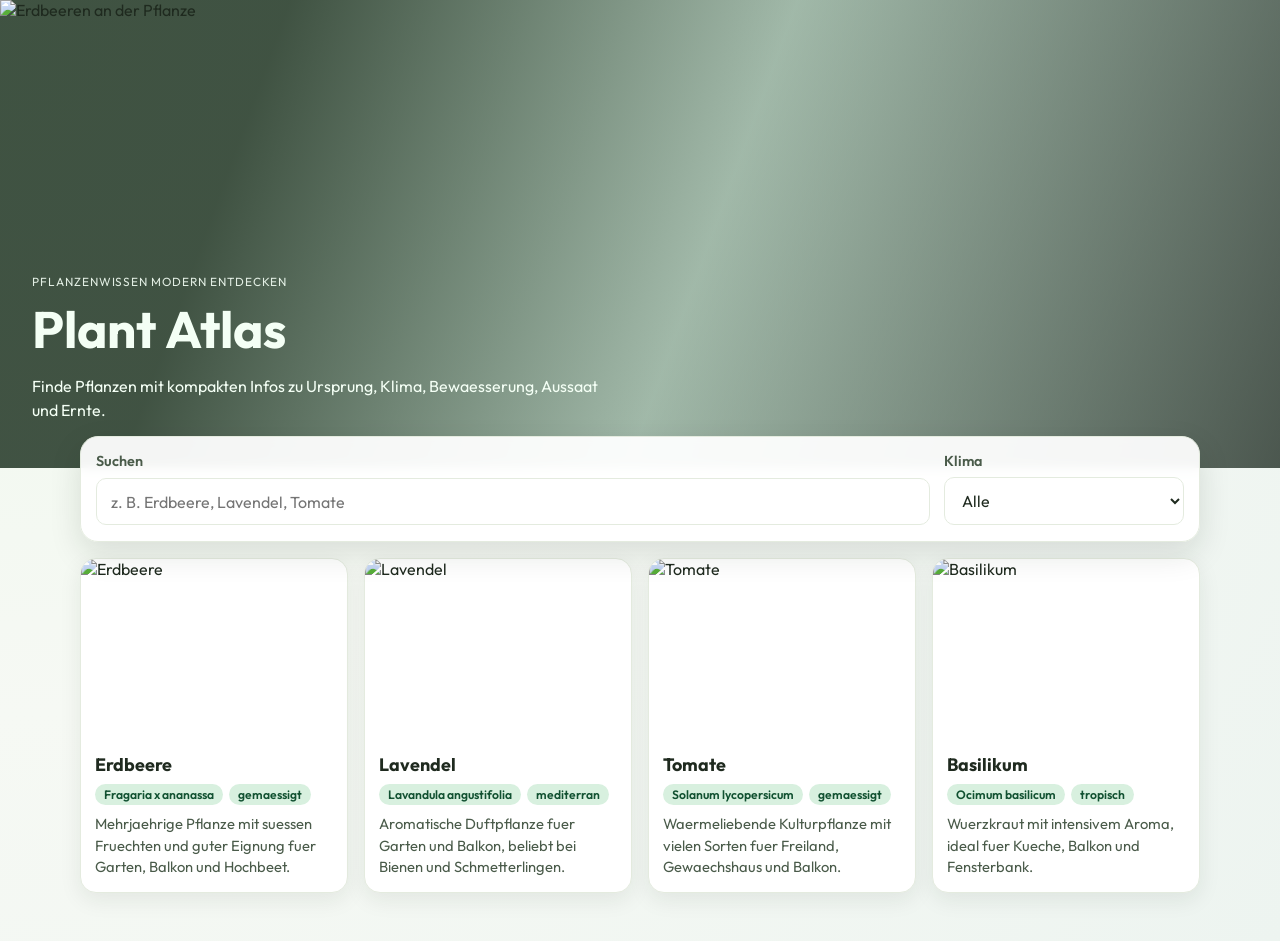
==== index.html @ 2dac955f "feat: build modern plant atlas MVP" ====
<!doctype html>
<html lang="de">
<head>
  <meta charset="UTF-8" />
  <meta name="viewport" content="width=device-width, initial-scale=1.0" />
  <title>Plant Atlas | Moderne Pflanzenwelt</title>
  <link rel="preconnect" href="https://fonts.googleapis.com">
  <link rel="preconnect" href="https://fonts.gstatic.com" crossorigin>
  <link href="https://fonts.googleapis.com/css2?family=Outfit:wght@300;400;500;600;700&display=swap" rel="stylesheet">
  <link rel="stylesheet" href="styles.css" />
</head>
<body>
  <header class="hero">
    <div class="hero__overlay"></div>
    <img
      class="hero__image"
      src="https://images.unsplash.com/photo-1464965911861-746a04b4bca6?auto=format&fit=crop&w=1400&q=80"
      alt="Erdbeeren an der Pflanze"
    />
    <div class="hero__content">
      <p class="hero__eyebrow">Pflanzenwissen modern entdecken</p>
      <h1>Plant Atlas</h1>
      <p>Finde Pflanzen mit kompakten Infos zu Ursprung, Klima, Bewaesserung, Aussaat und Ernte.</p>
    </div>
  </header>

  <main class="container">
    <section class="controls">
      <label class="search">
        <span>Suchen</span>
        <input id="searchInput" type="search" placeholder="z. B. Erdbeere, Lavendel, Tomate" />
      </label>
      <label class="filter">
        <span>Klima</span>
        <select id="climateFilter">
          <option value="all">Alle</option>
          <option value="gemaessigt">Gemaessigt</option>
          <option value="mediterran">Mediterran</option>
          <option value="tropisch">Tropisch</option>
        </select>
      </label>
    </section>

    <section>
      <div class="grid" id="plantGrid"></div>
    </section>
  </main>

  <script src="plants.js"></script>
</body>
</html>
---- styles.css ----
:root {
  --bg: #f6f9f4;
  --text: #1f2a1f;
  --muted: #4a5b4a;
  --surface: #ffffff;
  --brand: #1f8a4d;
  --brand-soft: #d8f0df;
  --border: #e4ebdf;
  --shadow: 0 12px 32px rgba(17, 33, 17, 0.12);
}

* {
  box-sizing: border-box;
}

body {
  margin: 0;
  font-family: "Outfit", sans-serif;
  background: radial-gradient(circle at top left, #eef9ec 0%, var(--bg) 45%, #edf4f0 100%);
  color: var(--text);
}

.hero {
  position: relative;
  min-height: 52vh;
  display: flex;
  align-items: flex-end;
  overflow: hidden;
}

.hero__image {
  position: absolute;
  inset: 0;
  width: 100%;
  height: 100%;
  object-fit: cover;
}

.hero__overlay {
  position: absolute;
  inset: 0;
  background: linear-gradient(110deg, rgba(8, 30, 12, 0.76) 20%, rgba(23, 80, 46, 0.38) 55%, rgba(6, 20, 10, 0.7) 100%);
}

.hero__content {
  position: relative;
  max-width: 860px;
  padding: 2.2rem clamp(1rem, 2.5vw, 2.5rem) 2.8rem;
  color: #f4fff5;
  animation: reveal 700ms ease-out;
}

.hero__eyebrow {
  letter-spacing: 0.08em;
  text-transform: uppercase;
  font-size: 0.74rem;
  opacity: 0.9;
}

.hero h1 {
  margin: 0.35rem 0 0.8rem;
  font-size: clamp(2rem, 4vw, 3.7rem);
}

.hero p {
  margin: 0;
  max-width: 52ch;
  line-height: 1.55;
}

.container {
  width: min(1120px, 92%);
  margin: -2rem auto 3rem;
}

.controls {
  display: grid;
  grid-template-columns: 1fr 240px;
  gap: 0.85rem;
  background: rgba(255, 255, 255, 0.94);
  border: 1px solid var(--border);
  border-radius: 18px;
  padding: 0.95rem;
  box-shadow: var(--shadow);
  backdrop-filter: blur(5px);
}

.search,
.filter {
  display: grid;
  gap: 0.45rem;
}

label span {
  font-weight: 600;
  color: var(--muted);
  font-size: 0.9rem;
}

input,
select {
  border: 1px solid var(--border);
  border-radius: 10px;
  padding: 0.75rem 0.85rem;
  font: inherit;
  color: var(--text);
  background: #fff;
}

.grid {
  margin-top: 1rem;
  display: grid;
  grid-template-columns: repeat(auto-fit, minmax(250px, 1fr));
  gap: 1rem;
}

.card {
  background: var(--surface);
  border: 1px solid var(--border);
  border-radius: 16px;
  overflow: hidden;
  box-shadow: 0 7px 22px rgba(22, 40, 26, 0.08);
  display: grid;
  grid-template-rows: 180px auto;
  text-decoration: none;
  color: inherit;
  transition: transform 180ms ease, box-shadow 180ms ease;
}

.card:hover {
  transform: translateY(-3px);
  box-shadow: 0 14px 25px rgba(15, 36, 20, 0.16);
}

.card img {
  width: 100%;
  height: 100%;
  object-fit: cover;
}

.card__content {
  padding: 0.9rem;
  display: grid;
  gap: 0.5rem;
}

.card h3 {
  margin: 0;
  font-size: 1.12rem;
}

.meta {
  display: flex;
  flex-wrap: wrap;
  gap: 0.4rem;
}

.tag {
  background: var(--brand-soft);
  color: #115131;
  border-radius: 999px;
  font-size: 0.76rem;
  padding: 0.2rem 0.55rem;
  font-weight: 600;
}

.card p {
  margin: 0;
  color: var(--muted);
  line-height: 1.45;
  font-size: 0.92rem;
}

.detail-page {
  width: min(980px, 92%);
  margin: 1.25rem auto 2.5rem;
  display: grid;
  gap: 1.2rem;
}

.back-link {
  color: #164d2f;
  text-decoration: none;
  font-weight: 600;
}

.detail-hero {
  background: #fff;
  border: 1px solid var(--border);
  border-radius: 18px;
  overflow: hidden;
  box-shadow: var(--shadow);
}

.detail-hero img {
  width: 100%;
  max-height: 340px;
  object-fit: cover;
  display: block;
}

.detail-intro {
  padding: 1rem 1.1rem 1.2rem;
}

.detail-intro h1 {
  margin: 0;
}

.detail-intro p {
  margin: 0.65rem 0 0;
  color: var(--muted);
  line-height: 1.6;
}

.info-grid {
  display: grid;
  grid-template-columns: repeat(auto-fit, minmax(220px, 1fr));
  gap: 0.9rem;
}

.info-card {
  border: 1px solid var(--border);
  background: #fff;
  border-radius: 14px;
  padding: 0.9rem;
  box-shadow: 0 6px 17px rgba(11, 24, 14, 0.06);
}

.info-card h2 {
  font-size: 0.95rem;
  margin: 0 0 0.35rem;
  color: #194a30;
}

.info-card p,
.info-card ul {
  margin: 0;
  color: var(--muted);
  line-height: 1.5;
  padding-left: 1rem;
}

.empty {
  margin-top: 1rem;
  background: #fff;
  border: 1px dashed #c8d8c9;
  border-radius: 12px;
  padding: 1rem;
  color: var(--muted);
}

@keyframes reveal {
  from {
    opacity: 0;
    transform: translateY(16px);
  }
  to {
    opacity: 1;
    transform: translateY(0);
  }
}

@media (max-width: 760px) {
  .controls {
    grid-template-columns: 1fr;
  }
}
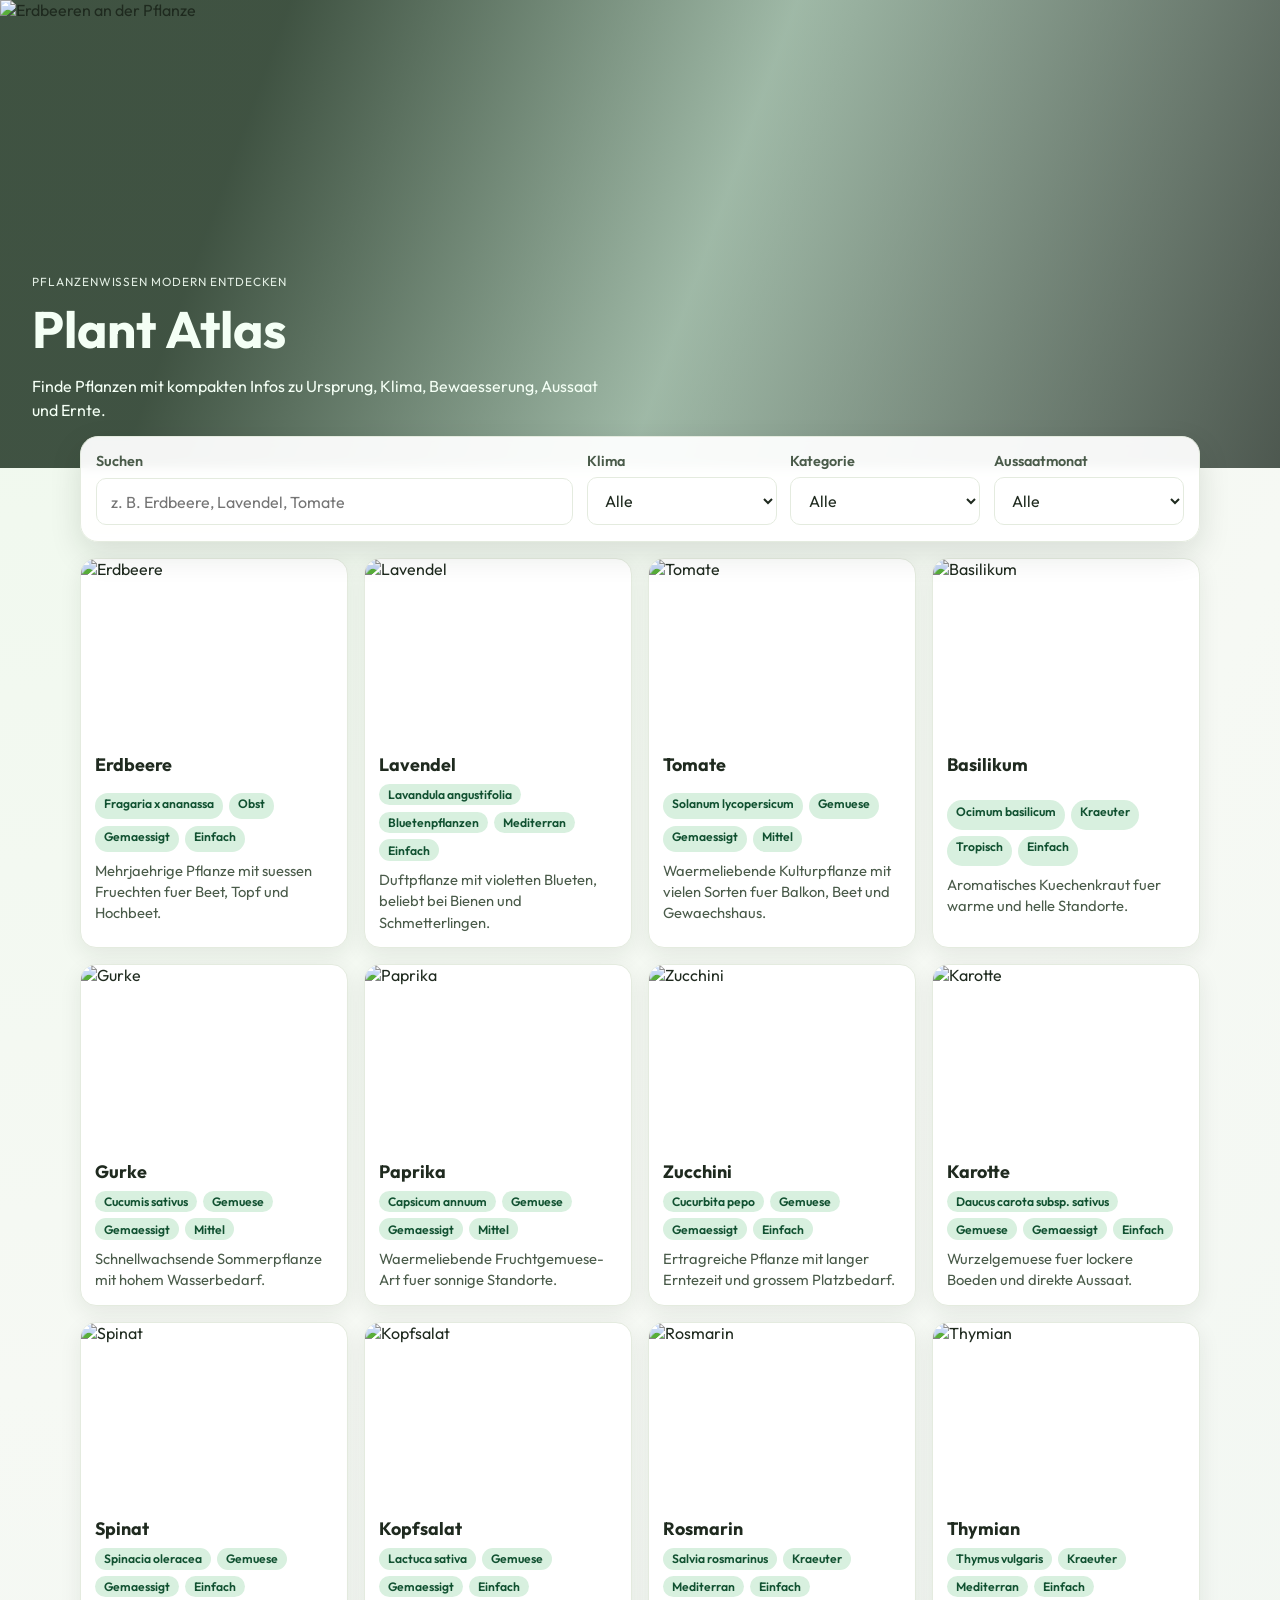
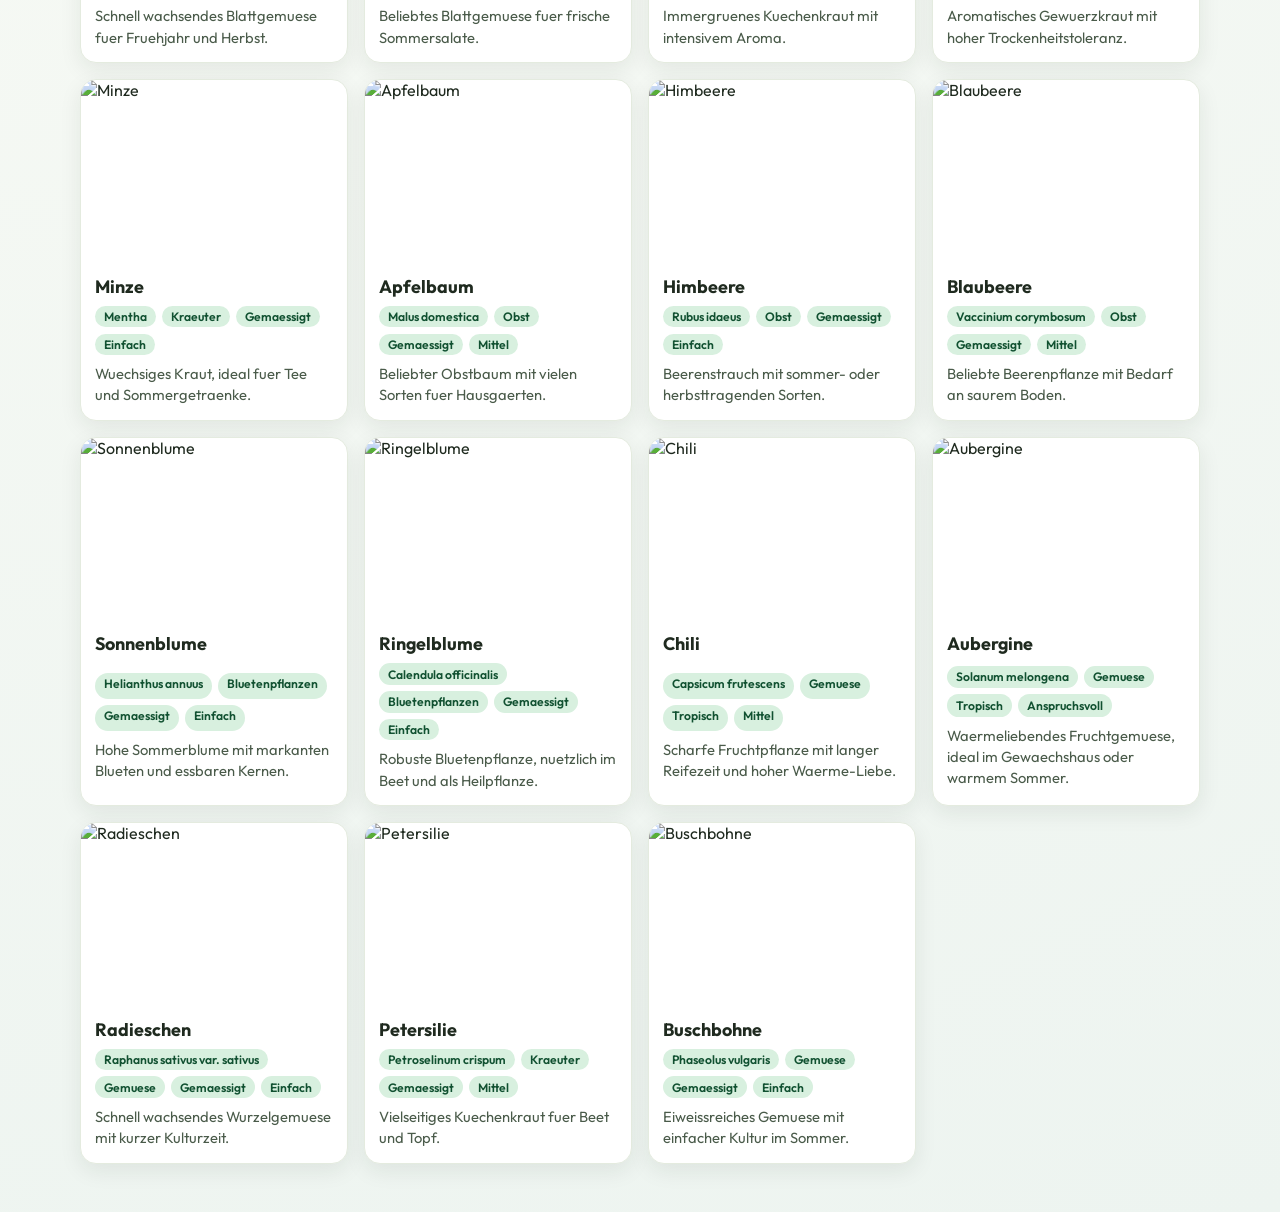
==== commit 7a435105: "feat: add extended plant schema and advanced filters" ====
--- a/index.html
+++ b/index.html
@@ -25,7 +25,7 @@
   </header>
 
   <main class="container">
-    <section class="controls">
+    <section class="controls controls--wide">
       <label class="search">
         <span>Suchen</span>
         <input id="searchInput" type="search" placeholder="z. B. Erdbeere, Lavendel, Tomate" />
@@ -39,6 +39,34 @@
           <option value="tropisch">Tropisch</option>
         </select>
       </label>
+      <label class="filter">
+        <span>Kategorie</span>
+        <select id="categoryFilter">
+          <option value="all">Alle</option>
+          <option value="obst">Obst</option>
+          <option value="gemuese">Gemuese</option>
+          <option value="kraeuter">Kraeuter</option>
+          <option value="bluetenpflanzen">Bluetenpflanzen</option>
+        </select>
+      </label>
+      <label class="filter">
+        <span>Aussaatmonat</span>
+        <select id="sowingMonthFilter">
+          <option value="all">Alle</option>
+          <option value="1">Januar</option>
+          <option value="2">Februar</option>
+          <option value="3">Maerz</option>
+          <option value="4">April</option>
+          <option value="5">Mai</option>
+          <option value="6">Juni</option>
+          <option value="7">Juli</option>
+          <option value="8">August</option>
+          <option value="9">September</option>
+          <option value="10">Oktober</option>
+          <option value="11">November</option>
+          <option value="12">Dezember</option>
+        </select>
+      </label>
     </section>
 
     <section>
--- a/styles.css
+++ b/styles.css
@@ -75,7 +75,7 @@
 
 .controls {
   display: grid;
-  grid-template-columns: 1fr 240px;
+  grid-template-columns: 1fr 220px;
   gap: 0.85rem;
   background: rgba(255, 255, 255, 0.94);
   border: 1px solid var(--border);
@@ -83,6 +83,10 @@
   padding: 0.95rem;
   box-shadow: var(--shadow);
   backdrop-filter: blur(5px);
+}
+
+.controls--wide {
+  grid-template-columns: 1fr repeat(3, 190px);
 }
 
 .search,
@@ -261,8 +265,15 @@
   }
 }
 
+@media (max-width: 980px) {
+  .controls--wide {
+    grid-template-columns: 1fr 1fr;
+  }
+}
+
 @media (max-width: 760px) {
-  .controls {
+  .controls,
+  .controls--wide {
     grid-template-columns: 1fr;
   }
 }
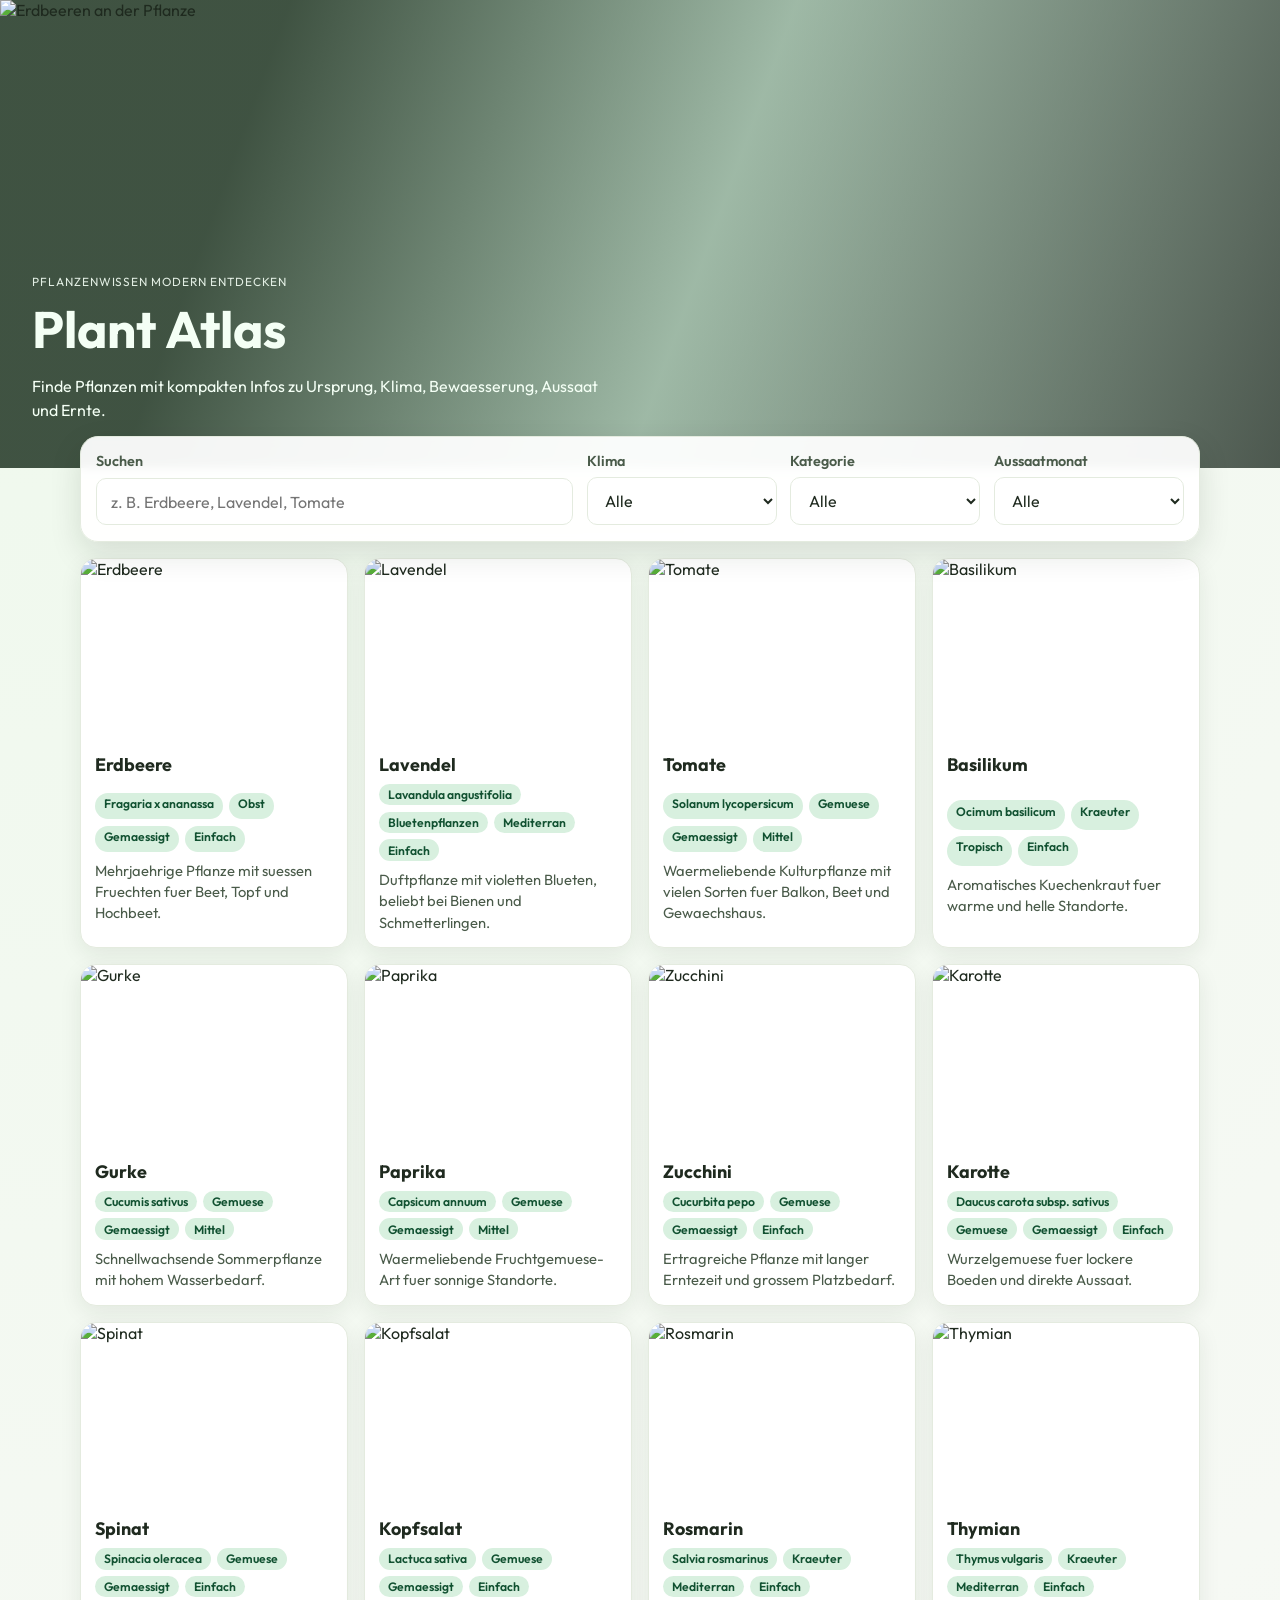
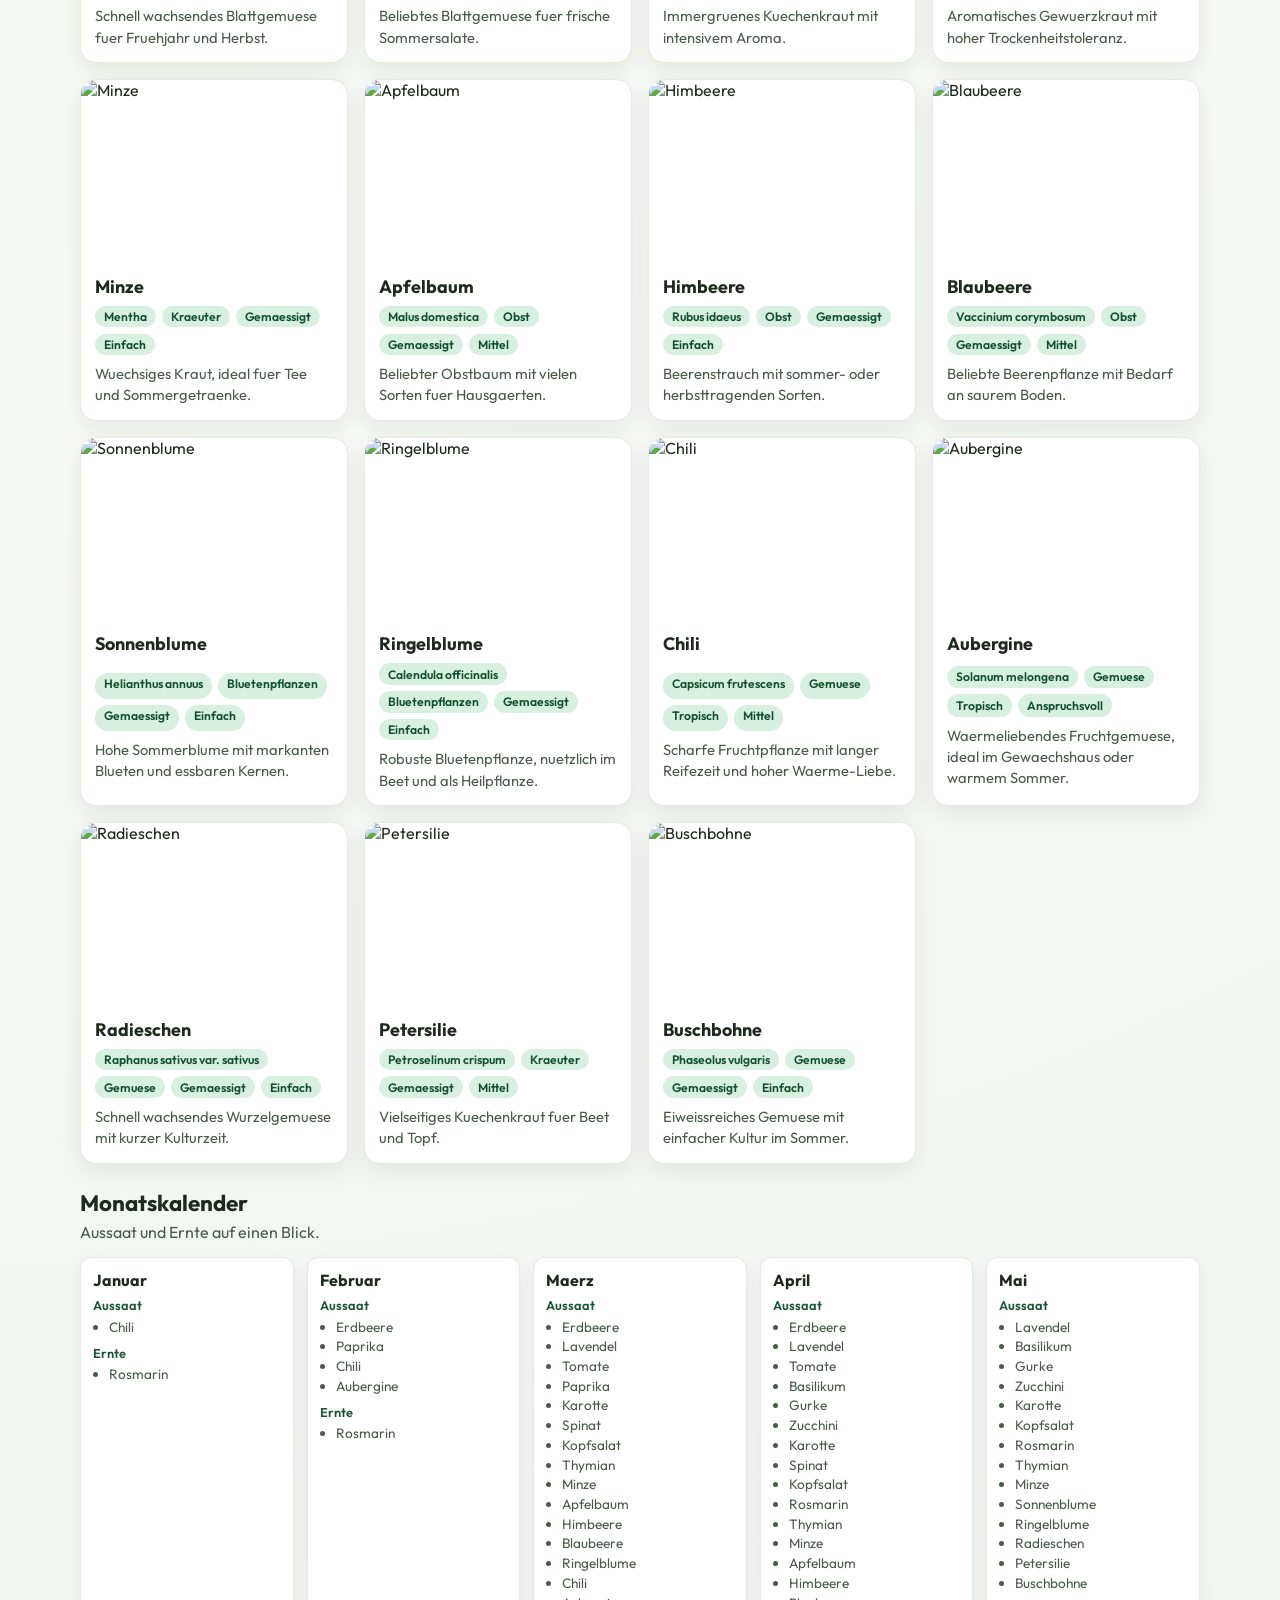
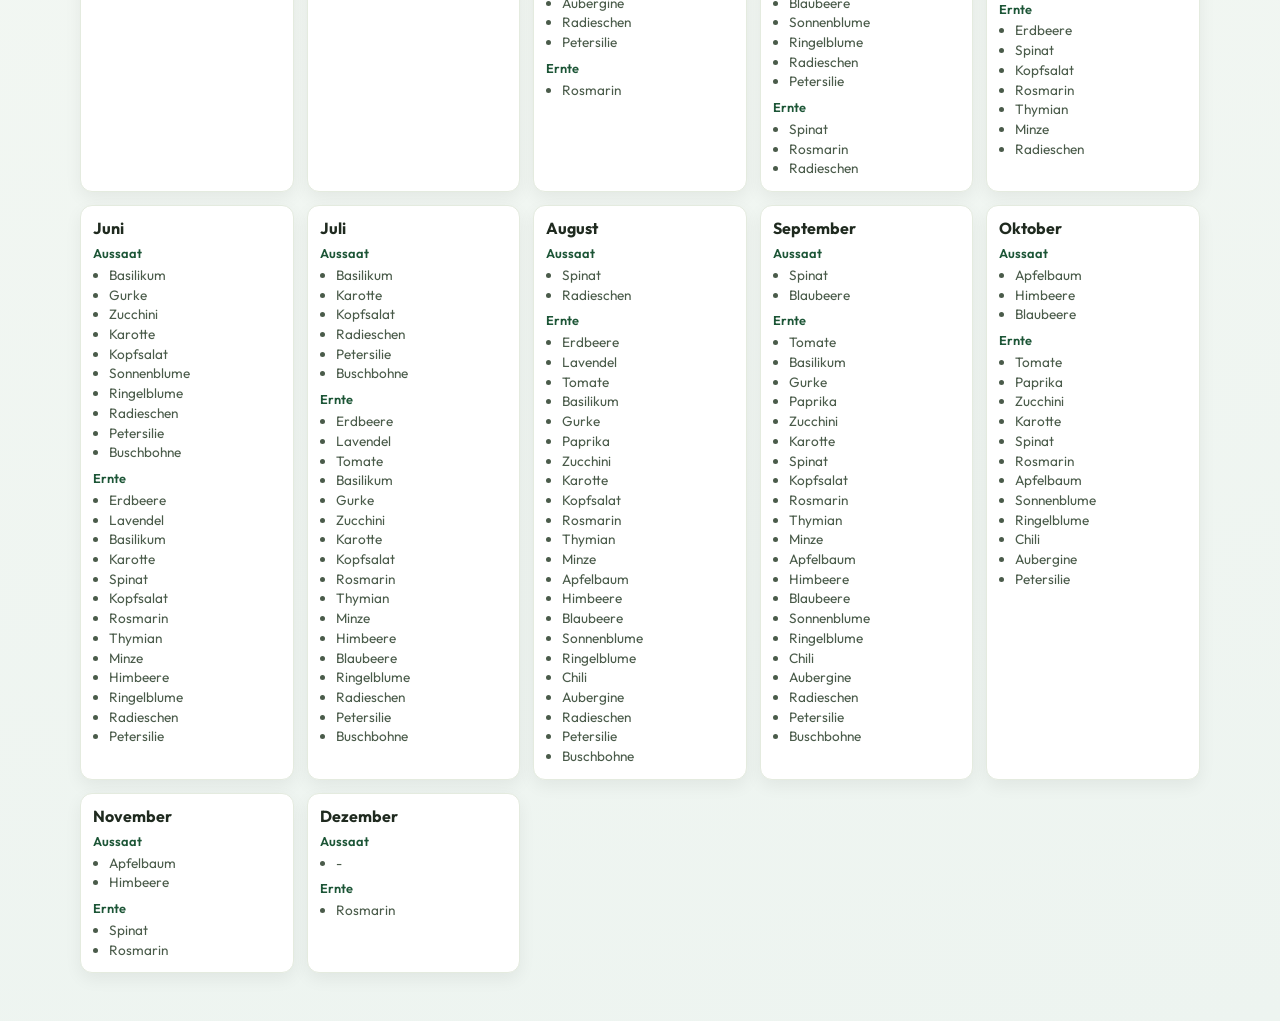
==== commit b4009145: "feat: add monthly sowing and harvest calendar" ====
--- a/index.html
+++ b/index.html
@@ -72,6 +72,12 @@
     <section>
       <div class="grid" id="plantGrid"></div>
     </section>
+
+    <section class="calendar-section">
+      <h2 class="section-title">Monatskalender</h2>
+      <p class="section-subtitle">Aussaat und Ernte auf einen Blick.</p>
+      <div class="calendar-grid" id="monthCalendar"></div>
+    </section>
   </main>
 
   <script src="plants.js"></script>
--- a/styles.css
+++ b/styles.css
@@ -118,6 +118,54 @@
   gap: 1rem;
 }
 
+.calendar-section {
+  margin-top: 1.6rem;
+}
+
+.section-title {
+  margin: 0;
+  font-size: 1.4rem;
+}
+
+.section-subtitle {
+  margin: 0.3rem 0 0.9rem;
+  color: var(--muted);
+}
+
+.calendar-grid {
+  display: grid;
+  grid-template-columns: repeat(auto-fit, minmax(180px, 1fr));
+  gap: 0.8rem;
+}
+
+.month-card {
+  background: #fff;
+  border: 1px solid var(--border);
+  border-radius: 12px;
+  padding: 0.75rem;
+  box-shadow: 0 6px 17px rgba(11, 24, 14, 0.06);
+}
+
+.month-card h3 {
+  margin: 0;
+  font-size: 1rem;
+}
+
+.month-card p {
+  margin: 0.45rem 0 0.3rem;
+  font-size: 0.8rem;
+  font-weight: 600;
+  color: #1c5536;
+}
+
+.month-card ul {
+  margin: 0;
+  padding-left: 1rem;
+  color: var(--muted);
+  font-size: 0.85rem;
+  line-height: 1.45;
+}
+
 .card {
   background: var(--surface);
   border: 1px solid var(--border);
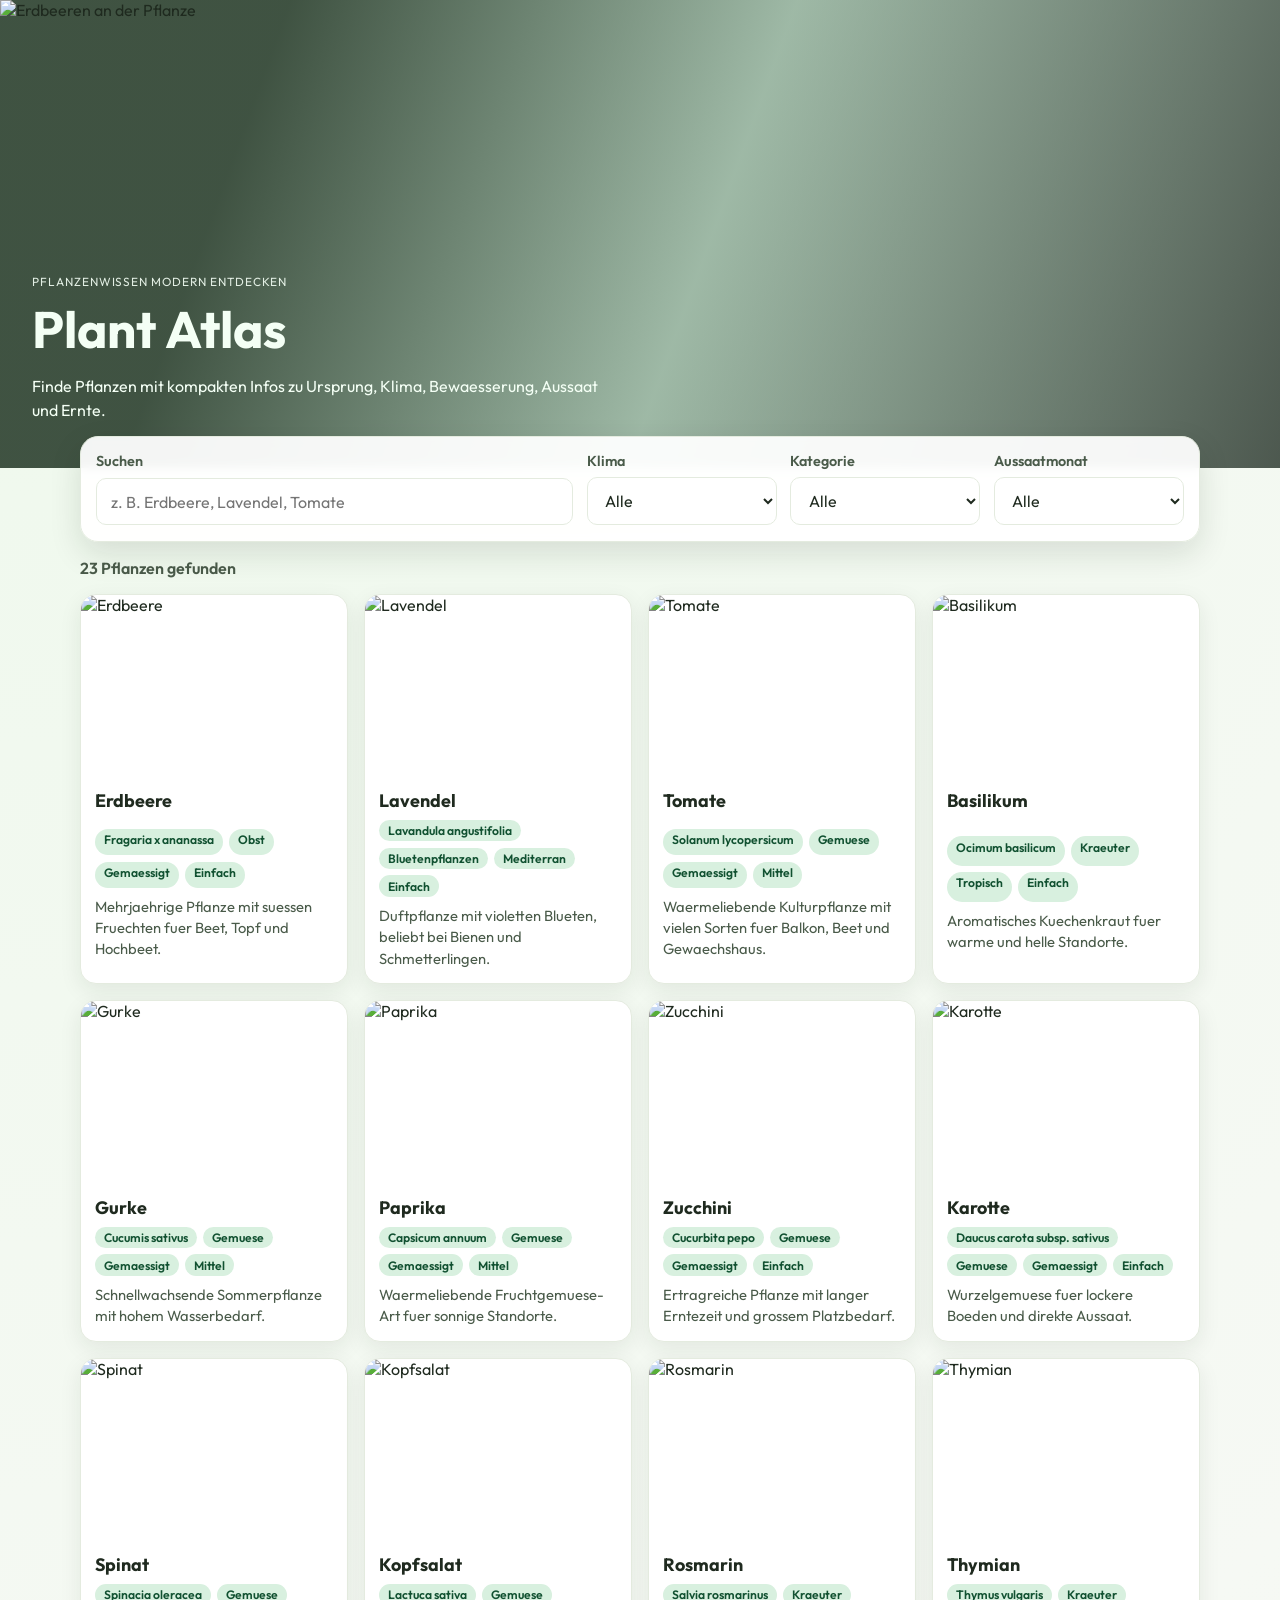
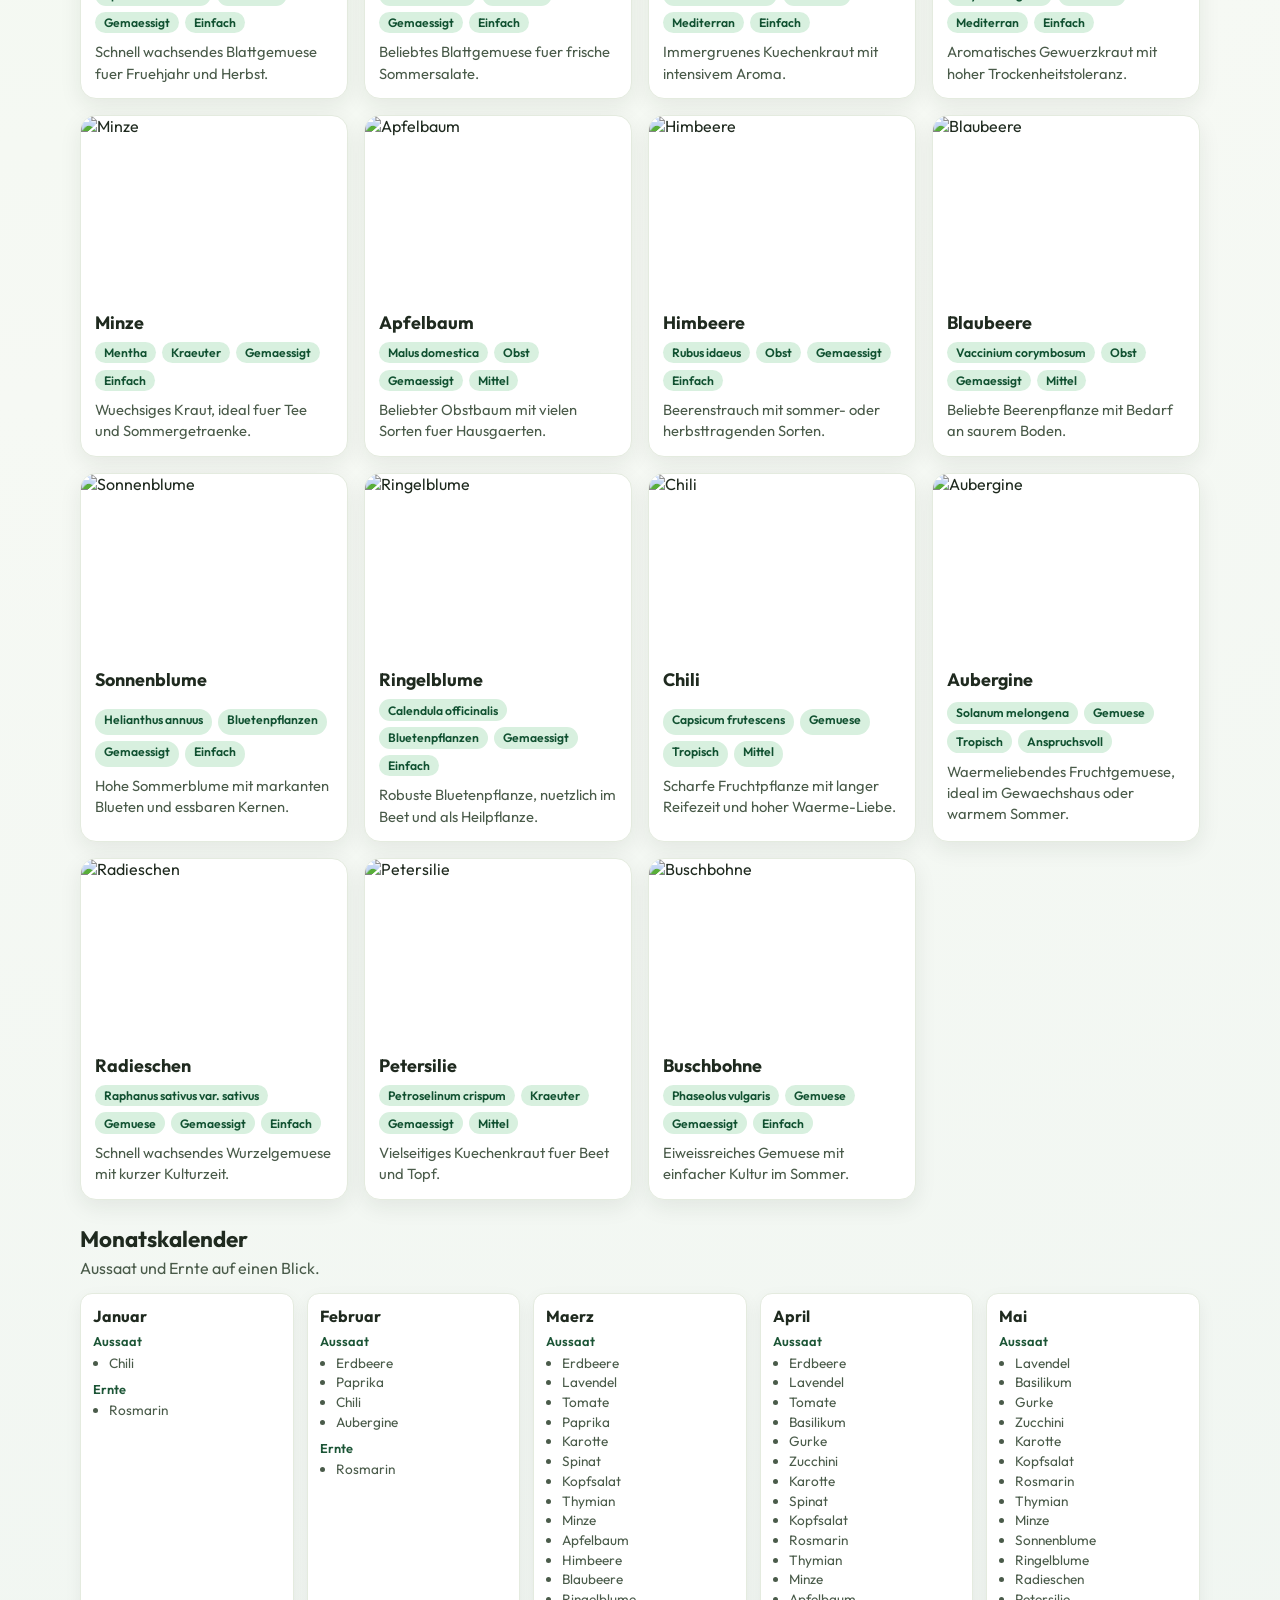
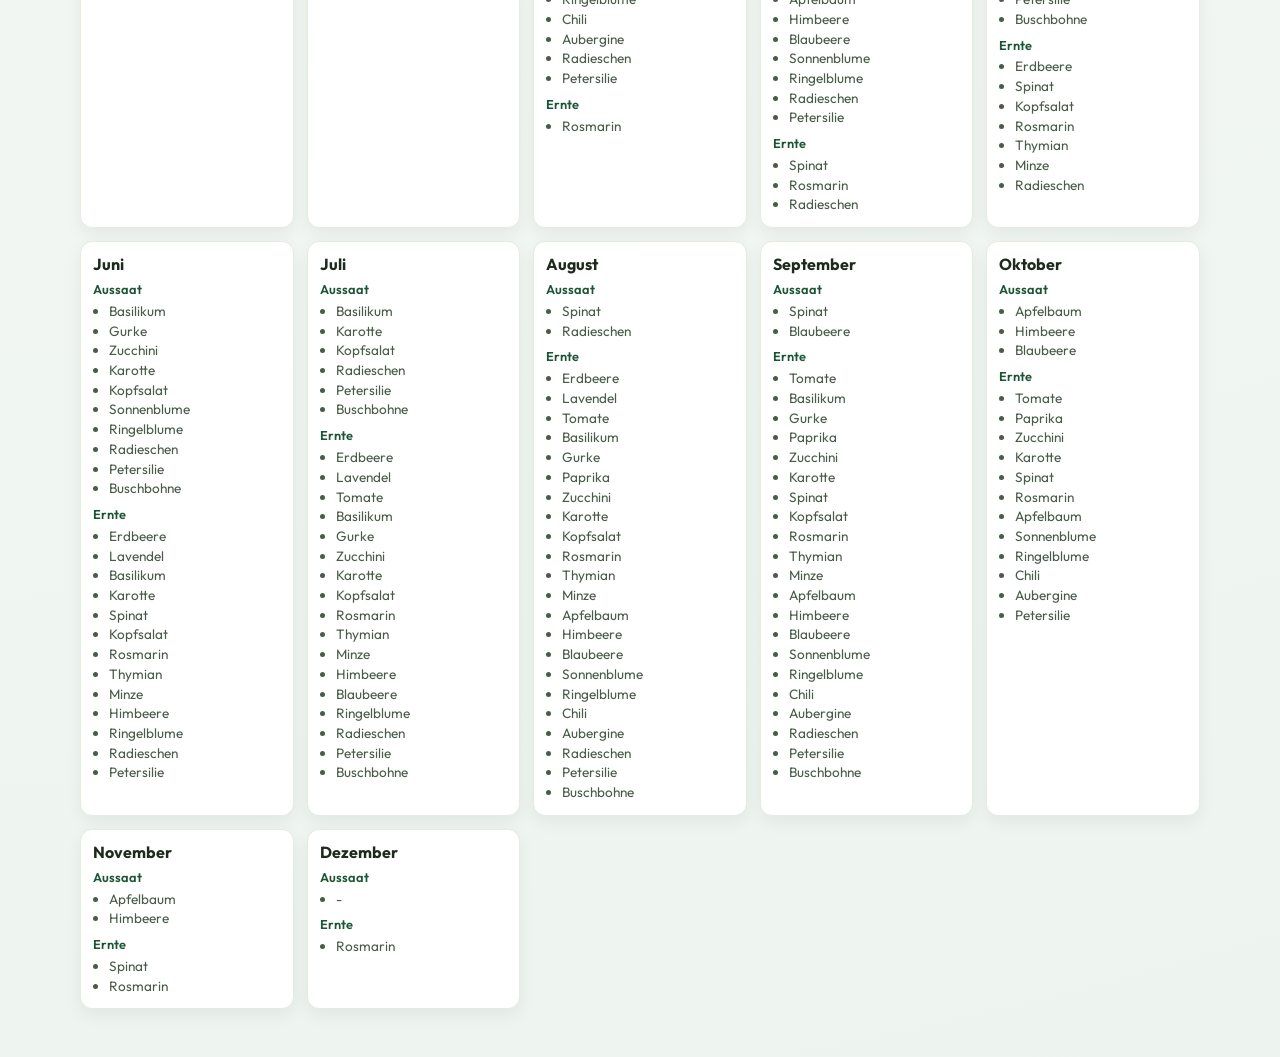
==== commit fb6c6b84: "feat: expand plant catalog and add calendar overview" ====
--- a/index.html
+++ b/index.html
@@ -70,6 +70,7 @@
     </section>
 
     <section>
+      <p class="result-count" id="resultCount"></p>
       <div class="grid" id="plantGrid"></div>
     </section>
 
--- a/styles.css
+++ b/styles.css
@@ -118,6 +118,12 @@
   gap: 1rem;
 }
 
+.result-count {
+  margin: 1rem 0 0;
+  color: var(--muted);
+  font-weight: 600;
+}
+
 .calendar-section {
   margin-top: 1.6rem;
 }
